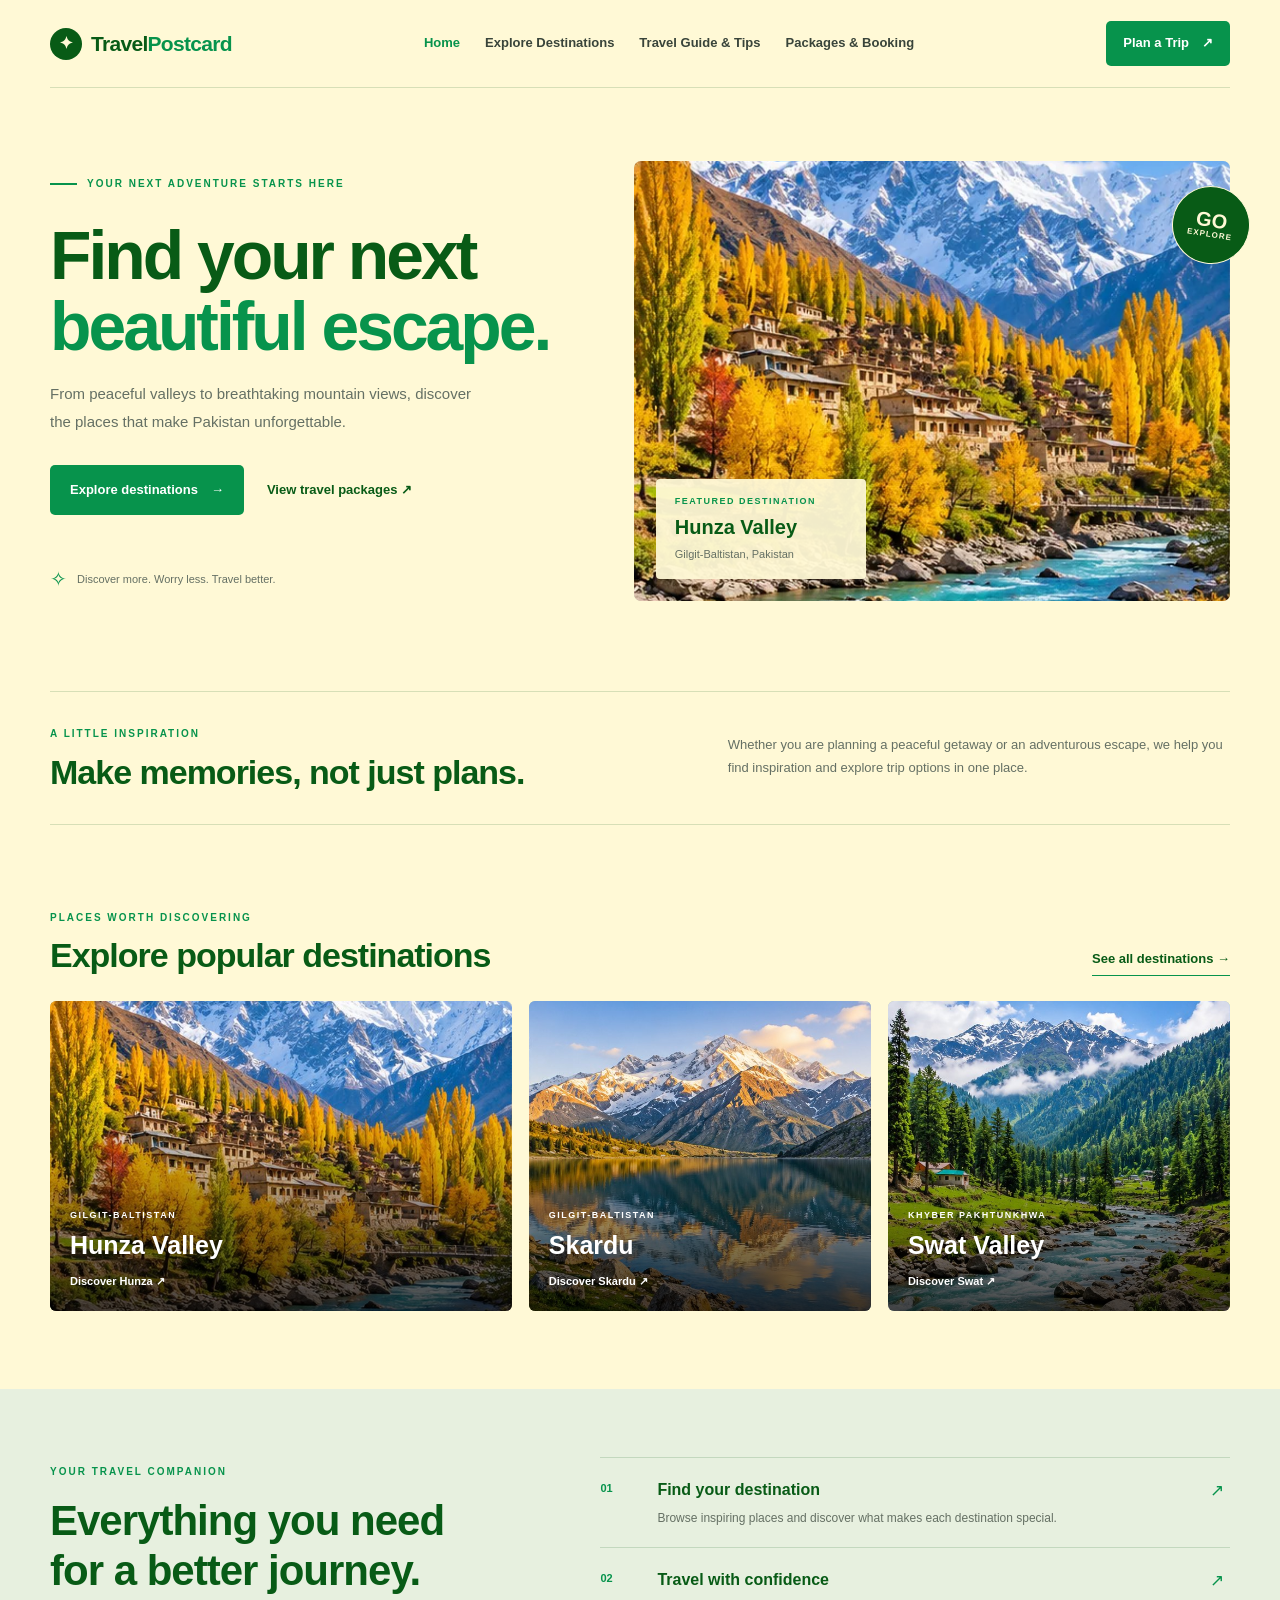
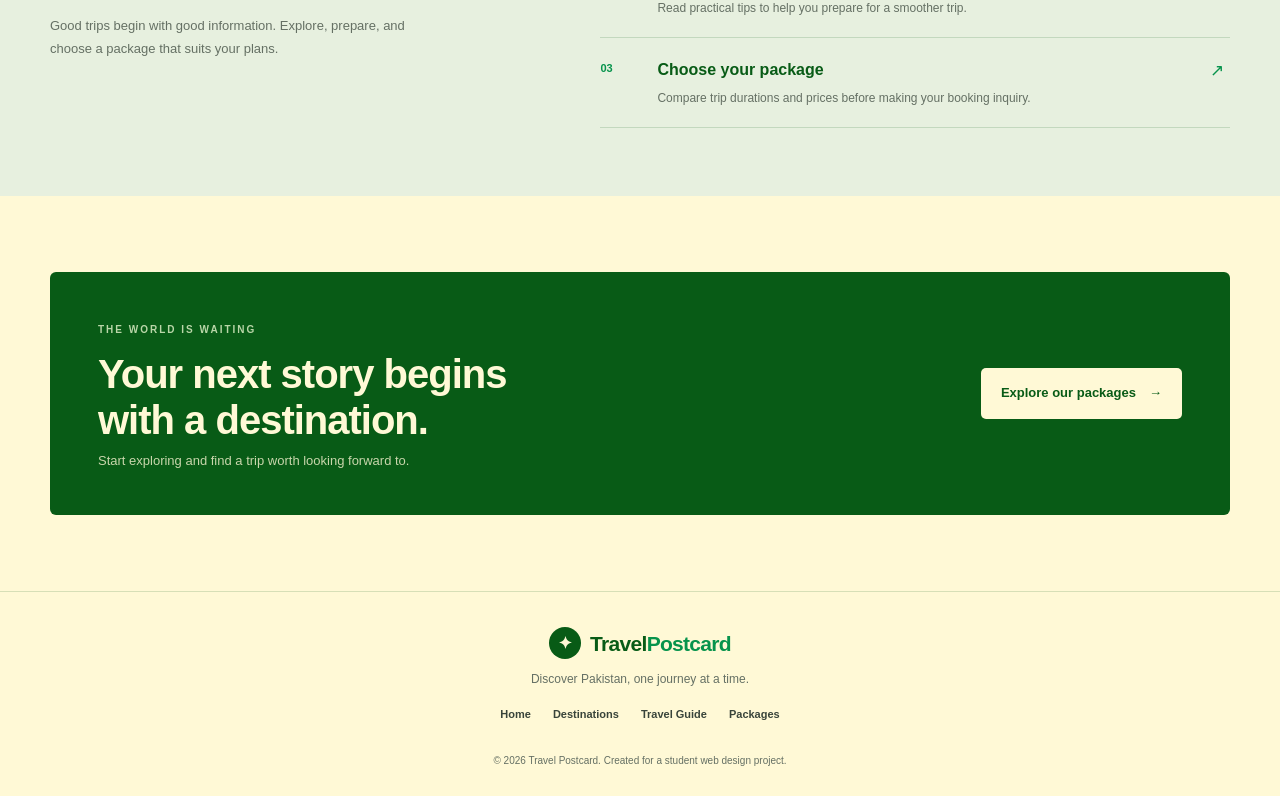
==== index.html @ 01ebda01 "Redesigned the Home page with same theme and typography I redesigned the complete home page of the m" ====
<!DOCTYPE html>
<html lang="en">
<head>
    <meta charset="UTF-8">
    <meta name="viewport" content="width=device-width, initial-scale=1.0">
    <meta name="description" content="Discover beautiful destinations in Pakistan, explore travel guides, and find a trip package for your next adventure.">
    <title>Travel Postcard | Discover Your Next Destination</title>
    <link rel="stylesheet" href="style.css">
</head>
<body>

    <!-- HEADER / NAVIGATION -->
    <header class="site-header">
        <a class="brand" href="index.html" aria-label="Travel Postcard home">
            <span class="brand-mark">✦</span>
            <span>Travel<span class="brand-accent">Postcard</span></span>
        </a>

        <nav class="main-nav" aria-label="Main navigation">
            <a class="active" href="index.html">Home</a>
            <a href="destinations.html">Explore Destinations</a>
            <a href="travel-guide.html">Travel Guide &amp; Tips</a>
            <a href="packages.html">Packages &amp; Booking</a>
        </nav>

        <a class="header-button" href="packages.html">Plan a Trip <span aria-hidden="true">↗</span></a>
    </header>

    <main>
        <!-- HERO SECTION -->
        <section class="hero">
            <div class="hero-content">
                <p class="eyebrow"><span class="eyebrow-line"></span> YOUR NEXT ADVENTURE STARTS HERE</p>
                <h1>Find your next<br><span>beautiful escape.</span></h1>
                <p class="hero-description">
                    From peaceful valleys to breathtaking mountain views,
                    discover the places that make Pakistan unforgettable.
                </p>
                <div class="hero-actions">
                    <a class="button button-primary" href="destinations.html">Explore destinations <span aria-hidden="true">→</span></a>
                    <a class="text-link" href="packages.html">View travel packages <span aria-hidden="true">↗</span></a>
                </div>
                <div class="hero-note">
                    <span class="note-icon">✧</span>
                    <span>Discover more. Worry less. Travel better.</span>
                </div>
            </div>

            <div class="hero-visual">
                <!-- Uses your existing Hunza image. Keep the images folder beside this HTML file. -->
                <img src="images/hunza1.webp" alt="Illustrative mountain village and river landscape inspired by northern Pakistan"
                     onerror="this.onerror=null;this.src='images/hunza2.jpg';">
                <div class="image-label">
                    <span class="label-kicker">FEATURED DESTINATION</span>
                    <strong>Hunza Valley</strong>
                    <span>Gilgit-Baltistan, Pakistan</span>
                </div>
                <div class="floating-stamp" aria-hidden="true">GO<br><span>EXPLORE</span></div>
            </div>
        </section>

        <!-- INTRO / QUICK VALUE -->
        <section class="intro-strip">
            <div>
                <span class="section-kicker">A LITTLE INSPIRATION</span>
                <h2>Make memories, not just plans.</h2>
            </div>
            <p>
                Whether you are planning a peaceful getaway or an adventurous escape,
                we help you find inspiration and explore trip options in one place.
            </p>
        </section>

        <!-- FEATURED DESTINATIONS -->
        <section class="section destinations-section">
            <div class="section-heading">
                <div>
                    <span class="section-kicker">PLACES WORTH DISCOVERING</span>
                    <h2>Explore popular destinations</h2>
                </div>
                <a class="underlined-link" href="destinations.html">See all destinations <span aria-hidden="true">→</span></a>
            </div>

            <div class="destination-grid">
                <article class="destination-card destination-card-large">
                    <img src="images/hunza2.jpg" alt="Illustrative mountain village and river landscape inspired by Hunza"
                         onerror="this.style.display='none';">
                    <div class="destination-overlay">
                        <span>GILGIT-BALTISTAN</span>
                        <h3>Hunza Valley</h3>
                        <a href="destinations.html">Discover Hunza <span aria-hidden="true">↗</span></a>
                    </div>
                </article>

                <article class="destination-card">
                    <img src="images/skardu.jpg" alt="Illustrative alpine lake and snow-covered mountains inspired by Skardu"
                         onerror="this.style.display='none';">
                    <div class="destination-overlay">
                        <span>GILGIT-BALTISTAN</span>
                        <h3>Skardu</h3>
                        <a href="destinations.html">Discover Skardu <span aria-hidden="true">↗</span></a>
                    </div>
                </article>

                <article class="destination-card">
                    <img src="images/swat.jpg" alt="Illustrative green valley landscape inspired by Swat"
                         onerror="this.style.display='none';">
                    <div class="destination-overlay">
                        <span>KHYBER PAKHTUNKHWA</span>
                        <h3>Swat Valley</h3>
                        <a href="destinations.html">Discover Swat <span aria-hidden="true">↗</span></a>
                    </div>
                </article>
            </div>
        </section>

        <!-- WHY USE THIS WEBSITE -->
        <section class="why-section">
            <div class="why-heading">
                <span class="section-kicker">YOUR TRAVEL COMPANION</span>
                <h2>Everything you need<br>for a better journey.</h2>
                <p>Good trips begin with good information. Explore, prepare, and choose a package that suits your plans.</p>
            </div>

            <div class="feature-list">
                <article class="feature-item">
                    <span class="feature-number">01</span>
                    <div>
                        <h3>Find your destination</h3>
                        <p>Browse inspiring places and discover what makes each destination special.</p>
                    </div>
                    <span class="feature-arrow">↗</span>
                </article>
                <article class="feature-item">
                    <span class="feature-number">02</span>
                    <div>
                        <h3>Travel with confidence</h3>
                        <p>Read practical tips to help you prepare for a smoother trip.</p>
                    </div>
                    <span class="feature-arrow">↗</span>
                </article>
                <article class="feature-item">
                    <span class="feature-number">03</span>
                    <div>
                        <h3>Choose your package</h3>
                        <p>Compare trip durations and prices before making your booking inquiry.</p>
                    </div>
                    <span class="feature-arrow">↗</span>
                </article>
            </div>
        </section>

        <!-- CALL TO ACTION -->
        <section class="cta-section">
            <div>
                <span class="section-kicker">THE WORLD IS WAITING</span>
                <h2>Your next story begins<br>with a destination.</h2>
                <p>Start exploring and find a trip worth looking forward to.</p>
            </div>
            <a class="button button-light" href="packages.html">Explore our packages <span aria-hidden="true">→</span></a>
        </section>
    </main>

    <!-- FOOTER -->
    <footer class="site-footer">
        <a class="brand footer-brand" href="index.html">
            <span class="brand-mark">✦</span>
            <span>Travel<span class="brand-accent">Postcard</span></span>
        </a>
        <p>Discover Pakistan, one journey at a time.</p>
        <div class="footer-links">
            <a href="index.html">Home</a>
            <a href="destinations.html">Destinations</a>
            <a href="travel-guide.html">Travel Guide</a>
            <a href="packages.html">Packages</a>
        </div>
        <small>&copy; 2026 Travel Postcard. Created for a student web design project.</small>
    </footer>

</body>
</html>
---- style.css ----
/* 
   Travel Postcard - shared visual theme
   Palette retained from the instructor-approved design:
   Cream: #FFF9D6 | Dark green: #085B16 | Button green: #07934C
*/

:root {
    --cream: #FFF9D6;
    --green-dark: #085B16;
    --green: #07934C;
    --green-soft: #E7F0DF;
    --ink: #172018;
    --muted: #657064;
    --white: #FFFFFF;
    --line: rgba(8, 91, 22, 0.16);
    --font-main: Helvetica, Arial, sans-serif;
}

* {
    box-sizing: border-box;
}

html {
    scroll-behavior: smooth;
}

body {
    margin: 0;
    background: var(--cream);
    color: var(--ink);
    font-family: var(--font-main);
    line-height: 1.6;
}

a {
    color: inherit;
    text-decoration: none;
}

img {
    display: block;
    max-width: 100%;
}

/* Header and navigation */
.site-header {
    width: min(1180px, calc(100% - 64px));
    margin: 0 auto;
    min-height: 88px;
    display: flex;
    align-items: center;
    justify-content: space-between;
    gap: 28px;
    border-bottom: 1px solid var(--line);
}

.brand {
    display: inline-flex;
    align-items: center;
    gap: 9px;
    color: var(--green-dark);
    font-size: 21px;
    font-weight: 800;
    letter-spacing: -0.7px;
    white-space: nowrap;
}

.brand-mark {
    display: grid;
    place-items: center;
    width: 32px;
    height: 32px;
    border-radius: 50%;
    background: var(--green-dark);
    color: var(--cream);
    font-size: 17px;
}

.brand-accent {
    color: var(--green);
}

.main-nav {
    display: flex;
    align-items: center;
    justify-content: center;
    gap: 25px;
}

.main-nav a,
.footer-links a {
    color: #39443A;
    font-size: 13px;
    font-weight: 600;
    transition: color 0.2s ease;
}

.main-nav a:hover,
.main-nav a.active,
.footer-links a:hover {
    color: var(--green);
}

.header-button,
.button {
    display: inline-flex;
    align-items: center;
    justify-content: center;
    gap: 13px;
    border-radius: 5px;
    font-size: 13px;
    font-weight: 700;
    transition: transform 0.2s ease, background 0.2s ease;
}

.header-button {
    padding: 12px 17px;
    color: var(--white);
    background: var(--green);
    white-space: nowrap;
}

.header-button:hover,
.button:hover {
    transform: translateY(-2px);
    background: var(--green-dark);
}

/* Hero */
.hero {
    width: min(1180px, calc(100% - 64px));
    margin: 58px auto 76px;
    display: grid;
    grid-template-columns: 0.94fr 1.06fr;
    align-items: center;
    gap: 55px;
}

.hero-content {
    padding: 20px 0;
}

.eyebrow,
.section-kicker {
    display: inline-flex;
    align-items: center;
    gap: 10px;
    color: var(--green);
    font-size: 10px;
    font-weight: 800;
    letter-spacing: 2px;
}

.eyebrow-line {
    width: 27px;
    height: 2px;
    background: var(--green);
}

.hero h1 {
    margin: 19px 0 18px;
    color: var(--green-dark);
    font-size: clamp(42px, 5.3vw, 68px);
    line-height: 1.04;
    letter-spacing: -3px;
    font-weight: 800;
}

.hero h1 span {
    color: var(--green);
}

.hero-description {
    max-width: 430px;
    margin: 0;
    color: var(--muted);
    font-size: 15px;
    line-height: 1.85;
}

.hero-actions {
    display: flex;
    align-items: center;
    flex-wrap: wrap;
    gap: 23px;
    margin-top: 29px;
}

.button-primary {
    padding: 15px 20px;
    color: var(--white);
    background: var(--green);
}

.text-link,
.underlined-link {
    color: var(--green-dark);
    font-size: 13px;
    font-weight: 700;
}

.text-link:hover,
.underlined-link:hover {
    color: var(--green);
}

.hero-note {
    display: flex;
    align-items: center;
    gap: 10px;
    margin-top: 48px;
    color: var(--muted);
    font-size: 11px;
}

.note-icon {
    color: var(--green);
    font-size: 20px;
}

.hero-visual {
    position: relative;
    min-height: 440px;
    border-radius: 7px;
    background: #D5DEC7;
}

.hero-visual > img {
    width: 100%;
    height: 440px;
    object-fit: cover;
    border-radius: 7px;
}

.image-label {
    position: absolute;
    left: 22px;
    bottom: 22px;
    display: flex;
    flex-direction: column;
    gap: 3px;
    min-width: 210px;
    padding: 15px 19px;
    border-radius: 4px;
    background: rgba(255, 249, 214, 0.94);
}

.label-kicker {
    color: var(--green);
    font-size: 9px;
    font-weight: 800;
    letter-spacing: 1.5px;
}

.image-label strong {
    color: var(--green-dark);
    font-size: 20px;
}

.image-label > span:last-child {
    color: var(--muted);
    font-size: 11px;
}

.floating-stamp {
    position: absolute;
    top: 25px;
    right: -20px;
    display: grid;
    place-content: center;
    width: 78px;
    height: 78px;
    border: 1px solid var(--cream);
    border-radius: 50%;
    background: var(--green-dark);
    color: var(--cream);
    text-align: center;
    font-size: 20px;
    font-weight: 800;
    line-height: 1.05;
    transform: rotate(9deg);
}

.floating-stamp span {
    font-size: 8px;
    letter-spacing: 1px;
}

/* Intro strip */
.intro-strip {
    width: min(1180px, calc(100% - 64px));
    margin: 0 auto;
    padding: 27px 0 31px;
    display: grid;
    grid-template-columns: 1fr 0.8fr;
    align-items: center;
    gap: 50px;
    border-top: 1px solid var(--line);
    border-bottom: 1px solid var(--line);
}

.intro-strip h2,
.section-heading h2,
.why-heading h2 {
    margin: 7px 0 0;
    color: var(--green-dark);
    font-size: clamp(25px, 3vw, 34px);
    line-height: 1.2;
    letter-spacing: -1px;
}

.intro-strip > p {
    margin: 0;
    color: var(--muted);
    font-size: 13px;
    line-height: 1.8;
}

/* Destinations */
.section {
    width: min(1180px, calc(100% - 64px));
    margin: 78px auto;
}

.section-heading {
    display: flex;
    align-items: end;
    justify-content: space-between;
    gap: 20px;
    margin-bottom: 25px;
}

.underlined-link {
    padding-bottom: 5px;
    border-bottom: 1px solid var(--green);
    white-space: nowrap;
}

.destination-grid {
    display: grid;
    grid-template-columns: 1.35fr 1fr 1fr;
    gap: 17px;
}

.destination-card {
    position: relative;
    min-height: 310px;
    overflow: hidden;
    border-radius: 6px;
    background: #B8C9A8;
}

.destination-card img {
    position: absolute;
    inset: 0;
    width: 100%;
    height: 100%;
    object-fit: cover;
    transition: transform 0.5s ease;
}

.destination-card:hover img {
    transform: scale(1.05);
}

.destination-card::after {
    position: absolute;
    inset: 35% 0 0;
    content: "";
    background: linear-gradient(transparent, rgba(0, 0, 0, 0.72));
}

.destination-overlay {
    position: absolute;
    z-index: 1;
    right: 20px;
    bottom: 19px;
    left: 20px;
    color: var(--white);
}

.destination-overlay > span {
    font-size: 9px;
    font-weight: 700;
    letter-spacing: 1.5px;
}

.destination-overlay h3 {
    margin: 4px 0 7px;
    font-size: 25px;
    line-height: 1.2;
}

.destination-overlay a {
    font-size: 11px;
    font-weight: 700;
}

.destination-overlay a:hover {
    text-decoration: underline;
}

.image-note {
    margin: 12px 0 0;
    color: var(--muted);
    font-size: 10px;
}

.image-note code {
    color: var(--green-dark);
}

/* Why choose this website */
.why-section {
    padding: 68px max(32px, calc((100% - 1180px) / 2));
    display: grid;
    grid-template-columns: 0.85fr 1.15fr;
    gap: 85px;
    background: var(--green-soft);
}

.why-heading h2 {
    margin-top: 13px;
    font-size: clamp(29px, 3.5vw, 42px);
}

.why-heading > p {
    max-width: 360px;
    margin-top: 17px;
    color: var(--muted);
    font-size: 13px;
    line-height: 1.8;
}

.feature-list {
    border-top: 1px solid var(--line);
}

.feature-item {
    display: grid;
    grid-template-columns: 42px 1fr 20px;
    align-items: start;
    gap: 15px;
    padding: 19px 0;
    border-bottom: 1px solid var(--line);
}

.feature-number {
    padding-top: 3px;
    color: var(--green);
    font-size: 11px;
    font-weight: 800;
}

.feature-item h3 {
    margin: 0;
    color: var(--green-dark);
    font-size: 16px;
}

.feature-item p {
    margin: 5px 0 0;
    color: var(--muted);
    font-size: 12px;
    line-height: 1.7;
}

.feature-arrow {
    color: var(--green);
    font-size: 17px;
}

/* Call to action */
.cta-section {
    width: min(1180px, calc(100% - 64px));
    margin: 76px auto;
    padding: 43px 48px;
    display: flex;
    align-items: center;
    justify-content: space-between;
    gap: 25px;
    border-radius: 6px;
    background: var(--green-dark);
}

.cta-section .section-kicker {
    color: #B9D6A8;
}

.cta-section h2 {
    margin: 10px 0 8px;
    color: var(--cream);
    font-size: clamp(27px, 3.5vw, 40px);
    line-height: 1.15;
    letter-spacing: -1px;
}

.cta-section p {
    margin: 0;
    color: rgba(255, 249, 214, 0.78);
    font-size: 13px;
}

.button-light {
    padding: 15px 20px;
    background: var(--cream);
    color: var(--green-dark);
    white-space: nowrap;
}

.button-light:hover {
    background: var(--white);
    color: var(--green-dark);
}

/* Footer */
.site-footer {
    padding: 35px 32px 25px;
    border-top: 1px solid var(--line);
    text-align: center;
}

.footer-brand {
    justify-content: center;
}

.site-footer > p {
    margin: 10px 0 17px;
    color: var(--muted);
    font-size: 12px;
}

.footer-links {
    display: flex;
    justify-content: center;
    flex-wrap: wrap;
    gap: 22px;
    margin-bottom: 22px;
}

.footer-links a {
    font-size: 11px;
}

.site-footer small {
    color: var(--muted);
    font-size: 10px;
}

/* Responsive layout for tablets and phones */
@media (max-width: 900px) {
    .site-header {
        width: min(100% - 40px, 700px);
        padding: 18px 0;
        flex-wrap: wrap;
    }

    .main-nav {
        order: 3;
        width: 100%;
        justify-content: flex-start;
        flex-wrap: wrap;
        gap: 12px 20px;
    }

    .hero,
    .intro-strip,
    .section {
        width: min(100% - 40px, 700px);
    }

    .hero {
        grid-template-columns: 1fr;
        gap: 30px;
        margin-top: 35px;
    }

    .hero-visual,
    .hero-visual > img {
        min-height: 350px;
        height: 350px;
    }

    .floating-stamp {
        right: 12px;
    }

    .destination-grid {
        grid-template-columns: 1fr 1fr;
    }

    .destination-card-large {
        grid-column: 1 / -1;
    }

    .why-section {
        padding: 55px 30px;
        grid-template-columns: 1fr;
        gap: 25px;
    }
}

@media (max-width: 560px) {
    .site-header {
        width: calc(100% - 32px);
        gap: 14px;
    }

    .brand {
        font-size: 18px;
    }

    .header-button {
        padding: 10px 12px;
        font-size: 11px;
    }

    .main-nav {
        gap: 10px 15px;
    }

    .main-nav a {
        font-size: 11px;
    }

    .hero,
    .intro-strip,
    .section,
    .cta-section {
        width: calc(100% - 32px);
    }

    .hero {
        margin: 30px auto 50px;
    }

    .hero h1 {
        font-size: 45px;
        letter-spacing: -2px;
    }

    .hero-visual,
    .hero-visual > img {
        min-height: 290px;
        height: 290px;
    }

    .image-label {
        left: 12px;
        bottom: 12px;
    }

    .intro-strip {
        grid-template-columns: 1fr;
        gap: 12px;
    }

    .section-heading {
        align-items: flex-start;
        flex-direction: column;
    }

    .destination-grid {
        grid-template-columns: 1fr;
    }

    .destination-card,
    .destination-card-large {
        grid-column: auto;
        min-height: 260px;
    }

    .why-section {
        padding: 45px 20px;
    }

    .cta-section {
        margin: 50px auto;
        padding: 30px 23px;
        align-items: flex-start;
        flex-direction: column;
    }

    .footer-links {
        gap: 12px 17px;
    }
}


/* Shared styles for the three added pages */
.subpage-hero {
    width: min(1180px, calc(100% - 64px));
    margin: 55px auto 68px;
    display: grid;
    grid-template-columns: 0.95fr 1.05fr;
    align-items: center;
    gap: 58px;
}
.subpage-hero-copy { padding: 18px 0; }
.subpage-hero h1 {
    margin: 18px 0 17px;
    color: var(--green-dark);
    font-size: clamp(40px, 5vw, 63px);
    line-height: 1.06;
    letter-spacing: -2.7px;
}
.subpage-hero h1 span { color: var(--green); }
.subpage-hero-copy > p:not(.eyebrow) {
    max-width: 475px;
    color: var(--muted);
    font-size: 14px;
    line-height: 1.85;
    margin: 0 0 25px;
}
.subpage-hero-image {
    position: relative;
    min-height: 390px;
    border-radius: 7px;
    overflow: hidden;
    background: #D5DEC7;
}
.subpage-hero-image img { width: 100%; height: 390px; object-fit: cover; }
.photo-caption {
    position: absolute;
    left: 18px;
    bottom: 18px;
    padding: 9px 12px;
    border-radius: 3px;
    background: rgba(255, 249, 214, 0.94);
    color: var(--green-dark);
    font-size: 9px;
    font-weight: 800;
    letter-spacing: 1.3px;
}
.subpage-section { width: min(1180px, calc(100% - 64px)); margin: 72px auto; }
.subpage-heading { display: flex; justify-content: space-between; align-items: end; margin-bottom: 24px; }
.subpage-heading h2, .season-heading h2 {
    margin: 8px 0 5px;
    color: var(--green-dark);
    font-size: clamp(27px, 3vw, 36px);
    line-height: 1.2;
    letter-spacing: -1px;
}
.subpage-heading p, .season-heading > p {
    margin: 8px 0 0;
    color: var(--muted);
    font-size: 13px;
    line-height: 1.75;
}
.filter-bar { display: flex; gap: 9px; flex-wrap: wrap; margin: 22px 0 25px; }
.filter-button {
    padding: 9px 15px;
    border: 1px solid rgba(8, 91, 22, 0.25);
    border-radius: 30px;
    background: transparent;
    color: var(--green-dark);
    font: 700 11px var(--font-main);
    cursor: pointer;
    transition: background .2s ease, color .2s ease, border-color .2s ease;
}
.filter-button:hover, .filter-button.active { background: var(--green-dark); color: var(--cream); border-color: var(--green-dark); }
.filter-button:focus-visible, a:focus-visible, button:focus-visible, input:focus-visible, select:focus-visible, textarea:focus-visible, summary:focus-visible {
    outline: 3px solid rgba(7, 147, 76, .35);
    outline-offset: 3px;
}
.destination-tiles { display: grid; grid-template-columns: repeat(3, 1fr); gap: 20px; }
.destination-tile, .package-card {
    overflow: hidden;
    border: 1px solid rgba(8, 91, 22, .12);
    border-radius: 7px;
    background: rgba(255,255,255,.46);
    transition: transform .2s ease, box-shadow .2s ease;
}
.destination-tile:hover, .package-card:hover { transform: translateY(-3px); box-shadow: 0 12px 30px rgba(35, 64, 35, .10); }
.tile-image, .package-image { position: relative; height: 215px; overflow: hidden; background: #D5DEC7; }
.tile-image img, .package-image img { width: 100%; height: 100%; object-fit: cover; transition: transform .45s ease; }
.destination-tile:hover .tile-image img, .package-card:hover .package-image img { transform: scale(1.04); }
.tile-tag, .package-badge {
    position: absolute; top: 13px; left: 13px;
    padding: 7px 10px; border-radius: 3px;
    background: rgba(255,249,214,.95); color: var(--green-dark);
    font-size: 9px; font-weight: 800; letter-spacing: 1px;
}
.tile-copy { padding: 17px 18px 16px; }
.tile-title-row { display: flex; justify-content: space-between; align-items: center; }
.tile-title-row h3 { margin: 0; color: var(--green-dark); font-size: 20px; }
.tile-symbol { color: var(--green); font-size: 19px; }
.tile-copy > p { min-height: 62px; margin: 9px 0 15px; color: var(--muted); font-size: 12px; line-height: 1.7; }
.tile-bottom { display: flex; justify-content: space-between; gap: 10px; align-items: center; padding-top: 12px; border-top: 1px solid var(--line); }
.tile-bottom span { color: var(--muted); font-size: 10px; }
.tile-bottom a { color: var(--green); font-size: 10px; font-weight: 800; white-space: nowrap; }
.visual-disclaimer, .pricing-note { margin: 18px 0 0; color: var(--muted); font-size: 10px; line-height: 1.7; }
.filter-empty { color: var(--muted); font-size: 13px; padding: 22px; text-align: center; border: 1px dashed var(--line); border-radius: 6px; }
.slim-cta {
    width: min(1180px, calc(100% - 64px)); margin: 70px auto;
    padding: 28px 34px; display: flex; align-items: center; justify-content: space-between; gap: 25px;
    background: var(--green-soft); border-radius: 6px;
}
.slim-cta h2 { margin: 5px 0 0; color: var(--green-dark); font-size: clamp(22px, 3vw, 30px); letter-spacing: -.7px; }
/* Guide and tips */
.tip-grid { display: grid; grid-template-columns: repeat(3, 1fr); gap: 16px; }
.tip-card { padding: 24px 23px; border: 1px solid var(--line); border-radius: 6px; background: rgba(255,255,255,.42); }
.tip-icon { display: grid; place-items: center; width: 39px; height: 39px; margin-bottom: 18px; border-radius: 50%; background: var(--green-soft); color: var(--green-dark); font-size: 21px; }
.tip-card h3 { margin: 0 0 8px; color: var(--green-dark); font-size: 17px; }
.tip-card p { margin: 0; color: var(--muted); font-size: 12px; line-height: 1.8; }
.season-section { padding: 63px max(32px, calc((100% - 1180px) / 2)); background: var(--green-soft); }
.season-heading { max-width: 650px; margin-bottom: 26px; }
.season-grid { display: grid; grid-template-columns: repeat(4, 1fr); gap: 12px; }
.season-grid article { padding: 20px; border-top: 2px solid var(--green); background: rgba(255,249,214,.58); }
.season-number { color: var(--green); font-size: 10px; font-weight: 800; letter-spacing: 1px; }
.season-grid h3 { margin: 10px 0 5px; color: var(--green-dark); font-size: 19px; }
.season-grid p { margin: 0; color: var(--muted); font-size: 11px; line-height: 1.75; }
.checklist-section { margin-top: 70px; }
.checklist-panel { display: grid; grid-template-columns: repeat(3, 1fr); gap: 20px; padding: 26px; border: 1px solid var(--line); border-radius: 7px; background: rgba(255,255,255,.42); }
.checklist-group h3 { margin: 0 0 13px; color: var(--green-dark); font-size: 16px; }
.checklist-group label { display: flex; gap: 9px; align-items: flex-start; margin: 11px 0; color: #465044; font-size: 11px; line-height: 1.55; cursor: pointer; }
.checklist-group input { margin: 2px 0 0; accent-color: var(--green); }
.faq-section { width: min(900px, calc(100% - 64px)); margin: 75px auto; }
.faq-item { padding: 17px 2px; border-bottom: 1px solid var(--line); }
.faq-item summary { color: var(--green-dark); font-size: 14px; font-weight: 700; cursor: pointer; }
.faq-item p { max-width: 750px; margin: 11px 0 0; color: var(--muted); font-size: 12px; line-height: 1.8; }
/* Packages and booking */
.package-grid { display: grid; grid-template-columns: repeat(3, 1fr); gap: 19px; }
.package-image { height: 180px; }
.package-badge { left: auto; right: 13px; background: var(--green-dark); color: var(--cream); }
.package-content { padding: 17px; }
.package-origin { color: var(--green); font-size: 9px; font-weight: 800; letter-spacing: 1.3px; }
.package-content h3 { min-height: 55px; margin: 7px 0 13px; color: var(--green-dark); font-size: 17px; line-height: 1.4; }
.package-info { display: flex; flex-wrap: wrap; gap: 8px 15px; padding: 11px 0; border-top: 1px solid var(--line); border-bottom: 1px solid var(--line); color: var(--muted); font-size: 10px; }
.package-price { display: flex; align-items: baseline; justify-content: space-between; gap: 10px; padding: 14px 0; }
.package-price span { color: var(--muted); font-size: 10px; }
.package-price strong { color: var(--green-dark); font-size: 17px; }
.package-button { width: 100%; padding: 12px 13px; font-size: 11px; }
.booking-section { display: grid; grid-template-columns: .75fr 1.25fr; gap: 55px; padding: 70px max(32px, calc((100% - 1180px) / 2)); background: var(--green-soft); }
.booking-intro h2 { margin: 10px 0; color: var(--green-dark); font-size: clamp(30px, 3.5vw, 42px); line-height: 1.15; letter-spacing: -1.2px; }
.booking-intro > p { max-width: 360px; color: var(--muted); font-size: 13px; line-height: 1.8; }
.booking-assurance { display: flex; gap: 10px; align-items: flex-start; margin-top: 28px; padding: 14px; border: 1px solid var(--line); border-radius: 5px; background: rgba(255,249,214,.6); }
.booking-assurance > span { color: var(--green); font-size: 19px; font-weight: 800; }
.booking-assurance p { margin: 0; color: var(--muted); font-size: 10px; line-height: 1.7; }
.booking-form { padding: 26px; border-radius: 7px; background: var(--cream); box-shadow: 0 10px 30px rgba(8,91,22,.06); }
.form-heading { display: flex; align-items: baseline; justify-content: space-between; gap: 12px; margin-bottom: 20px; }
.form-heading h3 { margin: 0; color: var(--green-dark); font-size: 20px; }
.form-heading span { color: var(--muted); font-size: 9px; }
.booking-form > label, .form-two-columns label { display: block; margin-bottom: 14px; color: var(--green-dark); font-size: 11px; font-weight: 700; }
.form-two-columns { display: grid; grid-template-columns: 1fr 1fr; gap: 14px; }
.form-control { display: block; width: 100%; margin-top: 6px; padding: 11px 12px; border: 1px solid rgba(8,91,22,.2); border-radius: 4px; background: #fffef5; color: var(--ink); font: 12px var(--font-main); }
.form-control::placeholder { color: #92998e; }
.form-control:focus { outline: none; border-color: var(--green); box-shadow: 0 0 0 3px rgba(7,147,76,.1); }
.form-control textarea { resize: vertical; }
.form-submit { width: 100%; border: 0; cursor: pointer; padding: 14px; }
.form-privacy { margin: 10px 0 0; color: var(--muted); font-size: 9px; text-align: center; }
.booking-feedback { margin-top: 16px; padding: 14px; border: 1px solid rgba(7,147,76,.35); border-radius: 5px; background: #eef6e9; color: var(--green-dark); font-size: 12px; line-height: 1.7; }
.booking-feedback strong { display: block; margin-bottom: 4px; }
[hidden] { display: none !important; }
@media (max-width: 950px) {
    .subpage-hero, .booking-section { grid-template-columns: 1fr; gap: 28px; }
    .subpage-hero { width: min(100% - 40px, 720px); }
    .subpage-hero-image, .subpage-hero-image img { min-height: 330px; height: 330px; }
    .destination-tiles, .package-grid { grid-template-columns: repeat(2, 1fr); }
    .tip-grid { grid-template-columns: 1fr 1fr; }
    .season-grid { grid-template-columns: repeat(2, 1fr); }
    .checklist-panel { grid-template-columns: 1fr 1fr; }
    .subpage-section { width: min(100% - 40px, 720px); }
    .slim-cta { width: min(100% - 40px, 720px); }
}
@media (max-width: 560px) {
    .subpage-hero { width: calc(100% - 32px); margin: 30px auto 48px; }
    .subpage-hero h1 { font-size: 43px; letter-spacing: -2px; }
    .subpage-hero-image, .subpage-hero-image img { min-height: 270px; height: 270px; }
    .subpage-section, .faq-section { width: calc(100% - 32px); margin: 52px auto; }
    .destination-tiles, .package-grid, .tip-grid, .season-grid, .checklist-panel { grid-template-columns: 1fr; }
    .tile-copy > p, .package-content h3 { min-height: 0; }
    .slim-cta { width: calc(100% - 32px); margin: 50px auto; padding: 24px; align-items: flex-start; flex-direction: column; }
    .booking-section { padding: 48px 16px; }
    .booking-form { padding: 19px 16px; }
    .form-two-columns { grid-template-columns: 1fr; gap: 0; }
    .form-heading { align-items: flex-start; flex-direction: column; gap: 4px; }
}
@media (prefers-reduced-motion: reduce) {
    html { scroll-behavior: auto; }
    *, *::before, *::after { transition-duration: .01ms !important; animation-duration: .01ms !important; }
}
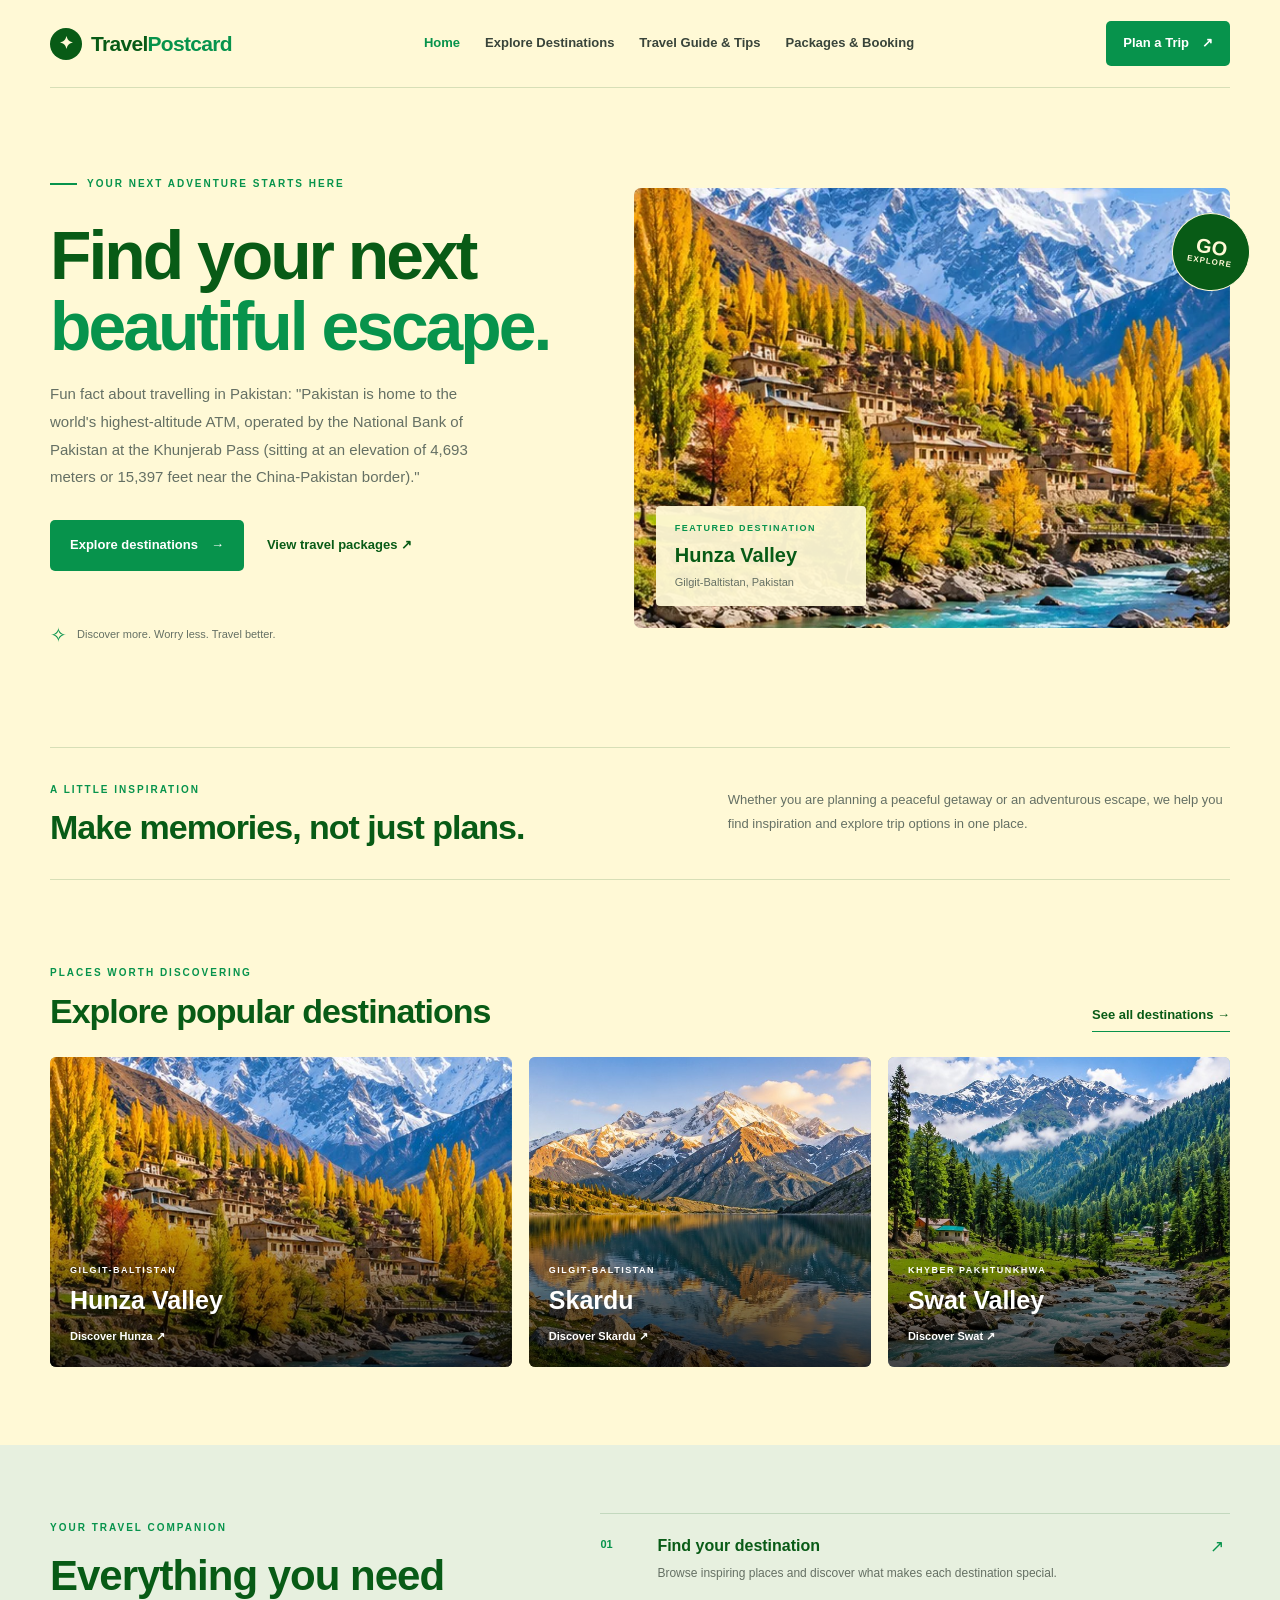
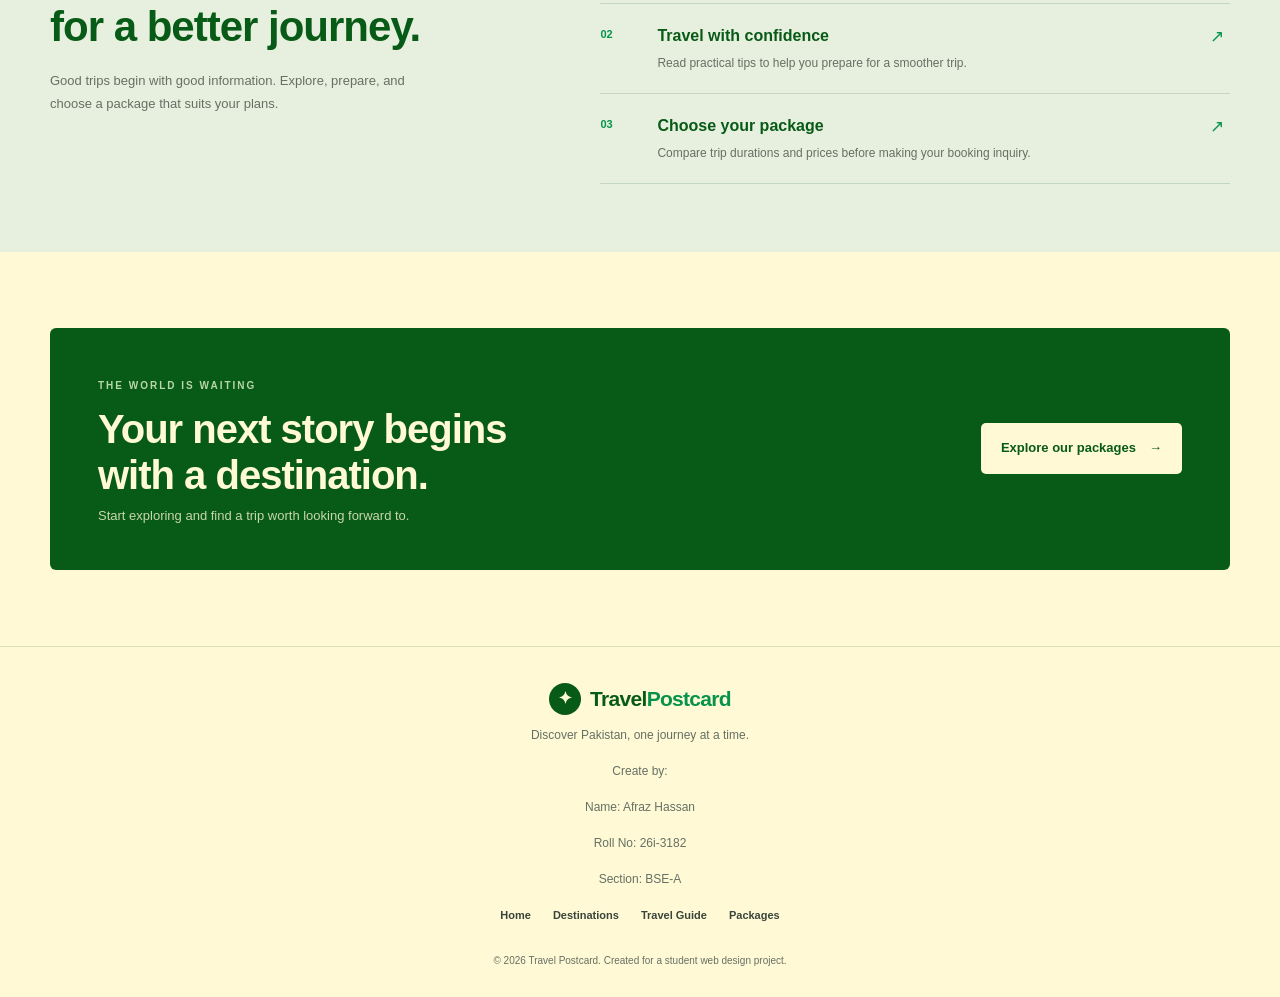
==== commit 0044baee: "Manual Change: Add fun fact and my detail in the footer I did these manual changes:  Add my details " ====
--- a/index.html
+++ b/index.html
@@ -33,8 +33,7 @@
                 <p class="eyebrow"><span class="eyebrow-line"></span> YOUR NEXT ADVENTURE STARTS HERE</p>
                 <h1>Find your next<br><span>beautiful escape.</span></h1>
                 <p class="hero-description">
-                    From peaceful valleys to breathtaking mountain views,
-                    discover the places that make Pakistan unforgettable.
+                   Fun fact about travelling in Pakistan: "Pakistan is home to the world's highest-altitude ATM, operated by the National Bank of Pakistan at the Khunjerab Pass (sitting at an elevation of 4,693 meters or 15,397 feet near the China-Pakistan border)."
                 </p>
                 <div class="hero-actions">
                     <a class="button button-primary" href="destinations.html">Explore destinations <span aria-hidden="true">→</span></a>
@@ -168,6 +167,10 @@
             <span>Travel<span class="brand-accent">Postcard</span></span>
         </a>
         <p>Discover Pakistan, one journey at a time.</p>
+        <p>Create by:</p>
+        <p>Name: Afraz Hassan</p>
+        <p>Roll No: 26i-3182</p>
+        <p>Section: BSE-A</p>
         <div class="footer-links">
             <a href="index.html">Home</a>
             <a href="destinations.html">Destinations</a>
